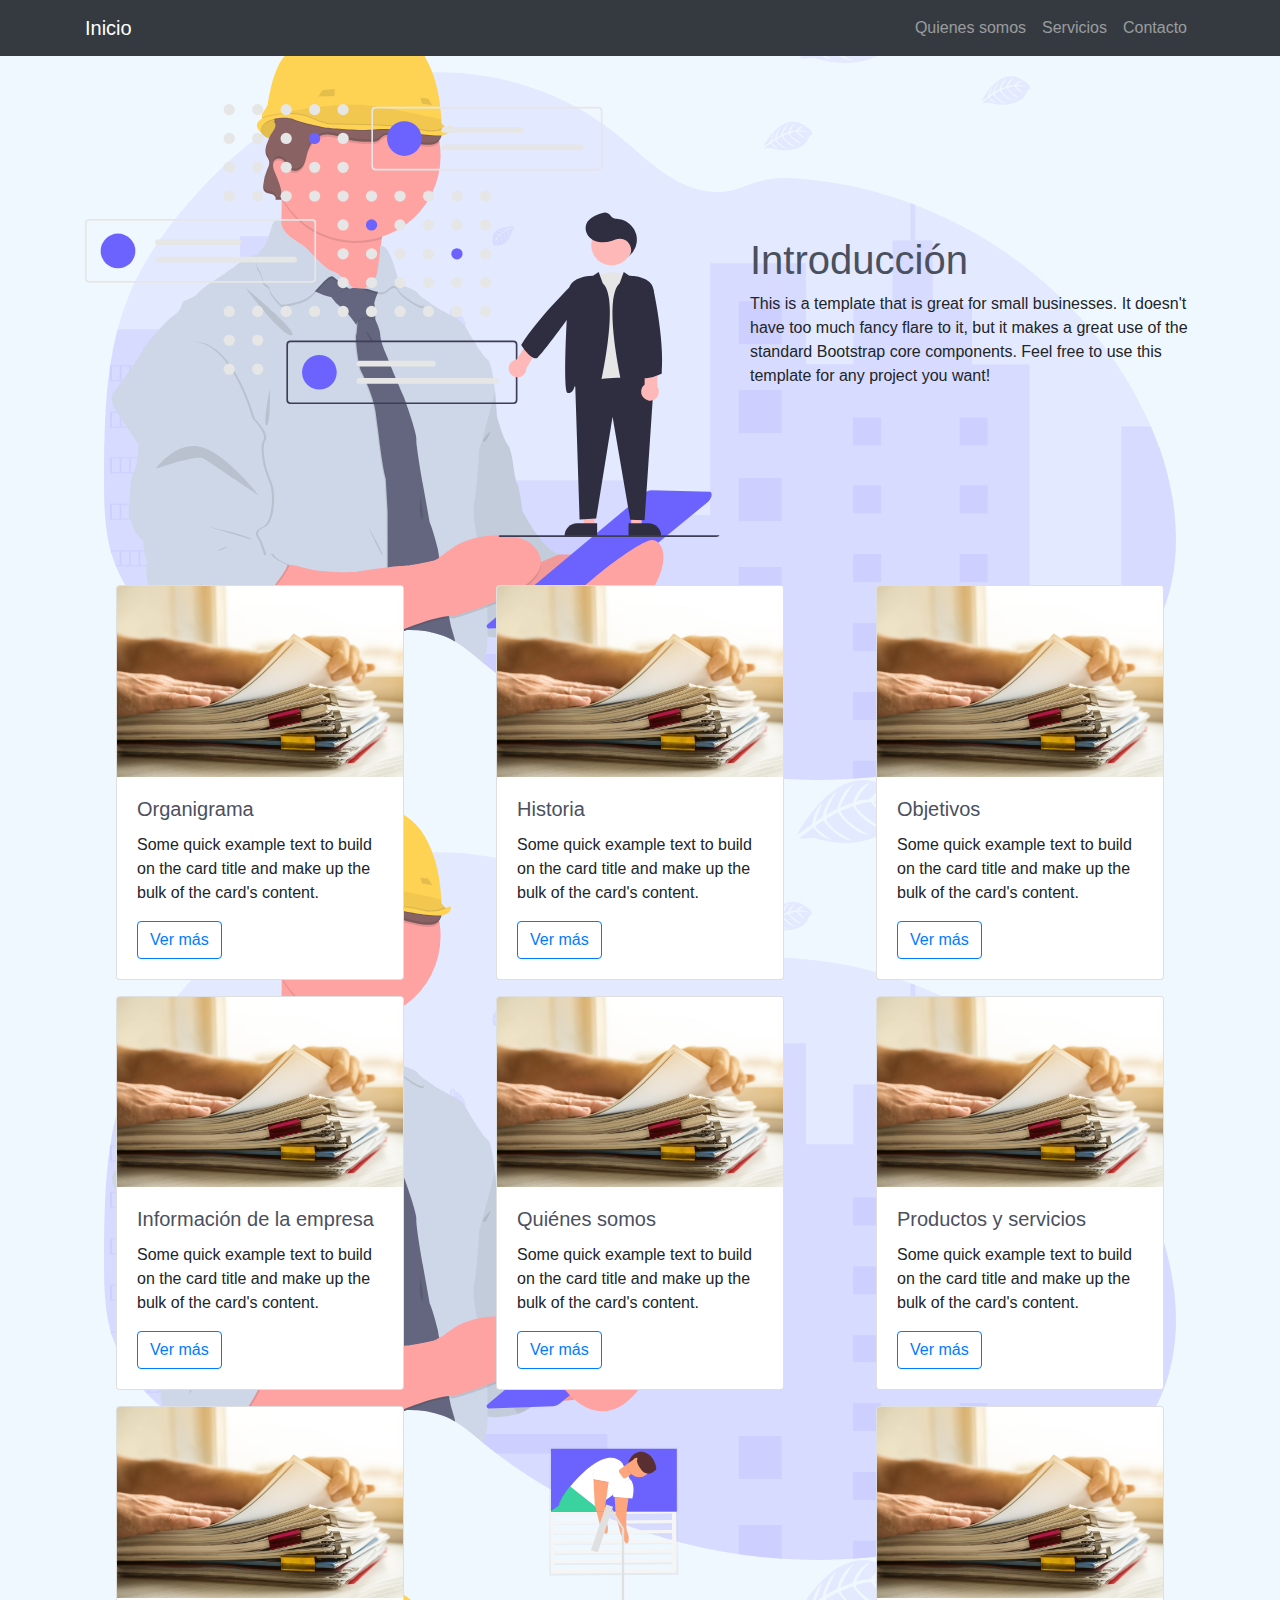
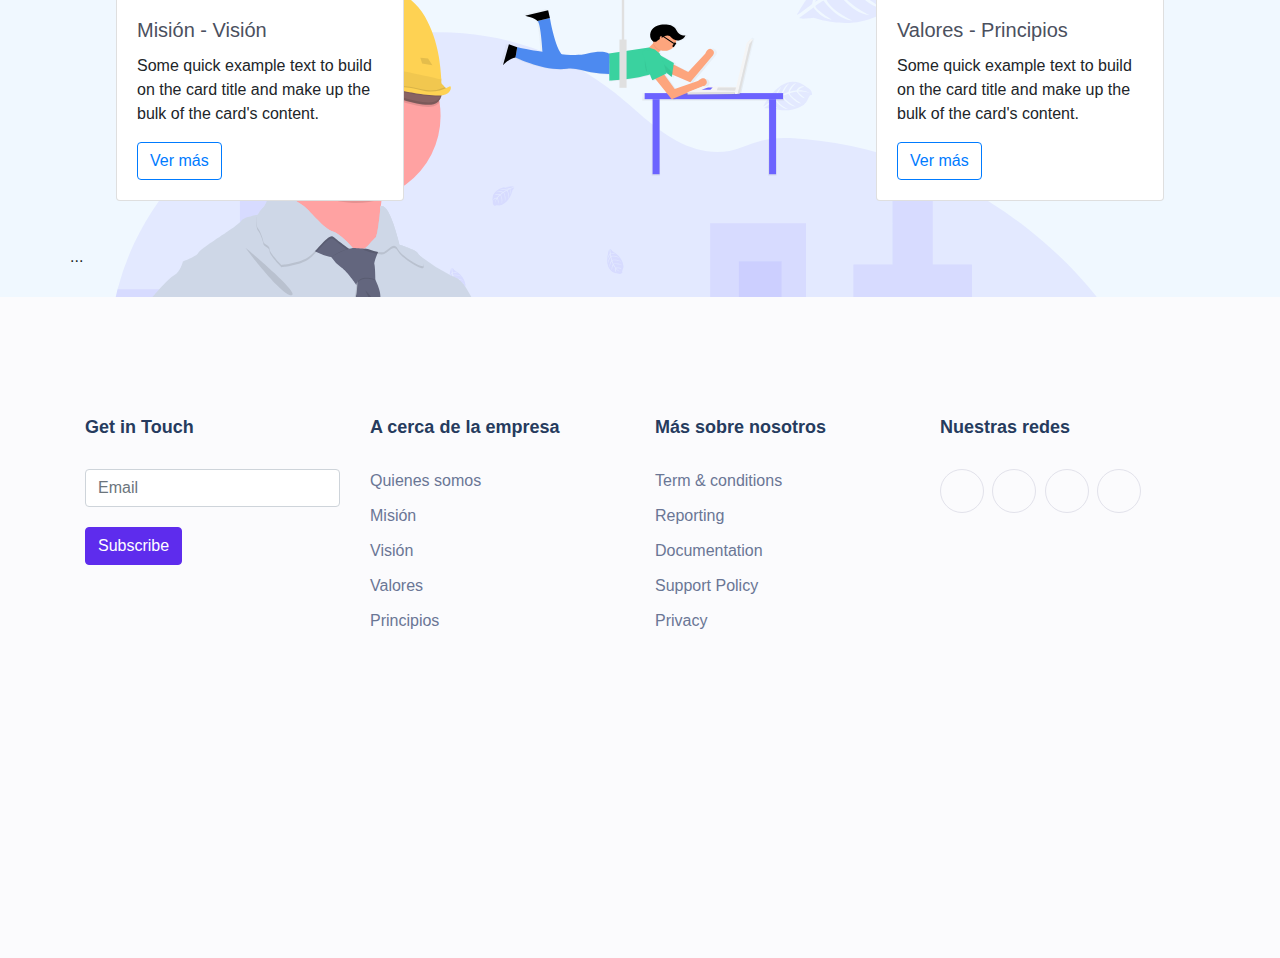
==== index.html @ cd7cbec7 "Add files via upload" ====
<!DOCTYPE html>
<html lang="en">

<head>

    <link href="https://fonts.googleapis.com/css2?family=Oswald:wght@300&display=swap" rel="stylesheet">
    <link rel="stylesheet" href="https://use.fontawesome.com/releases/v5.14.0/css/all.css"
        integrity="sha384-HzLeBuhoNPvSl5KYnjx0BT+WB0QEEqLprO+NBkkk5gbc67FTaL7XIGa2w1L0Xbgc" crossorigin="anonymous">
    <meta charset="utf-8" />
    <meta name="viewport" content="width=device-width, initial-scale=1, shrink-to-fit=no" />
    <meta name="description" content="" />
    <meta name="author" content="" />
    <title>Inicio</title>
    <!-- Favicon-->
    <link rel="icon" type="image/x-icon" href="assets/favicon.ico" />
    <!-- Core theme CSS (includes Bootstrap)-->
    <link href="css/styles.css" rel="stylesheet" />
</head>

<body style="background-image: url(assets/img/undraw_QA_engineers_dg5p.svg);
background-position: top;
background-repeat: repeat-y; background-color: aliceblue;">
    <!-- Navigation-->
    <nav class="navbar navbar-expand-lg navbar-dark bg-dark">
        <div class="container">
            <a class="navbar-brand" href="index.html">Inicio</a>
            <button class="navbar-toggler" type="button" data-toggle="collapse" data-target="#navbarResponsive"
                aria-controls="navbarResponsive" aria-expanded="false" aria-label="Toggle navigation"><span
                    class="navbar-toggler-icon"></span></button>
            <div class="collapse navbar-collapse" id="navbarResponsive">
                <ul class="navbar-nav ml-auto">
                    <li class="nav-item"><a class="nav-link" href="quienesSomos.html">Quienes somos</a></li>
                    <li class="nav-item"><a class="nav-link" href="productosServicios.html">Servicios</a></li>
                    <li class="nav-item"><a class="nav-link" href="contacto.html">Contacto</a></li>
                </ul>
            </div>
        </div>
    </nav>
    <!-- Page Content-->
    <div class="container">
        <!-- Heading Row-->
        <div class="row align-items-center my-5">
            <div class="col-lg-7"><img class="img-fluid rounded mb-4 mb-lg-0"
                    src="assets/img/undraw_Business_decisions_re_84ag.svg" alt="..." /></div>
            <div class="col-lg-5">
                <h1 class="font-weight-light">Introducción</h1>
                <p>This is a template that is great for small businesses. It doesn't have too much fancy flare to it,
                    but it makes a great use of the standard Bootstrap core components. Feel free to use this template
                    for any project you want!</p>
            </div>
        </div>
        <!-- Inicio de cards -->
        <div class="row DivDFlex">
            <div class="card mb-3" style="width: 18rem;">
                <img src="assets/img/Document.jpg" class="card-img-top" alt="...">
                <div class="card-body">
                    <h5 class="card-title">Organigrama</h5>
                    <p class="card-text">Some quick example text to build on the card title and make up the bulk of the
                        card's content.</p>
                    <!-- Boton ver -->
                    <button type="button" class="btn btn-outline-primary" data-toggle="modal"
                        data-target=".caso05ingresar">Ver más</button>
                    <!-- <a href="#" class="btn btn-outline-primary">Ver más</a> -->
                </div>
            </div>
            <div class="card mb-3" style="width: 18rem;">
                <img src="assets/img/Document.jpg" class="card-img-top" alt="...">
                <div class="card-body">
                    <h5 class="card-title">Historia</h5>
                    <p class="card-text">Some quick example text to build on the card title and make up the bulk of the
                        card's content.</p>
                    <a href="historia.html" class="btn btn-outline-primary">Ver más</a>
                </div>
            </div>
            <div class="card mb-3" style="width: 18rem;">
                <img src="assets/img/Document.jpg" class="card-img-top" alt="...">
                <div class="card-body">
                    <h5 class="card-title">Objetivos</h5>
                    <p class="card-text">Some quick example text to build on the card title and make up the bulk of the
                        card's content.</p>
                    <a href="objetivos.html" class="btn btn-outline-primary">Ver más</a>
                </div>
            </div>
            <div class="card mb-3" style="width: 18rem;">
                <img src="assets/img/Document.jpg" class="card-img-top" alt="...">
                <div class="card-body">
                    <h5 class="card-title">Información de la empresa</h5>
                    <p class="card-text">Some quick example text to build on the card title and make up the bulk of the
                        card's content.</p>
                    <a href="informacionEmpresa.html" class="btn btn-outline-primary">Ver más</a>
                </div>
            </div>
            <div class="card mb-3" style="width: 18rem;">
                <img src="assets/img/Document.jpg" class="card-img-top" alt="...">
                <div class="card-body">
                    <h5 class="card-title">Quiénes somos</h5>
                    <p class="card-text">Some quick example text to build on the card title and make up the bulk of the
                        card's content.</p>
                    <a href="quienesSomos.html" class="btn btn-outline-primary">Ver más</a>
                </div>
            </div>
            <div class="card mb-3" style="width: 18rem;">
                <img src="assets/img/Document.jpg" class="card-img-top" alt="...">
                <div class="card-body">
                    <h5 class="card-title">Productos y servicios</h5>
                    <p class="card-text">Some quick example text to build on the card title and make up the bulk of the
                        card's content.</p>
                    <a href="productosServicios.html" class="btn btn-outline-primary">Ver más</a>
                </div>
            </div>
            <div class="card mb-3" style="width: 18rem;">
                <img src="assets/img/Document.jpg" class="card-img-top" alt="...">
                <div class="card-body">
                    <h5 class="card-title">Misión - Visión</h5>
                    <p class="card-text">Some quick example text to build on the card title and make up the bulk of the
                        card's content.</p>
                    <a href="misionVision.html" class="btn btn-outline-primary">Ver más</a>
                </div>
            </div>
            <!-- <div  style="width: 24rem;"> -->
            <img class="img-responsive" style="width: 18rem" src="assets/img/undraw_mission_impossible_bwa2.svg" alt="">
            <!-- </div> -->

            <div class="card mb-3" style="width: 18rem;">
                <img src="assets/img/Document.jpg" class="card-img-top" alt="...">
                <div class="card-body">
                    <h5 class="card-title">Valores - Principios</h5>
                    <p class="card-text">Some quick example text to build on the card title and make up the bulk of the
                        card's content.</p>
                    <a href="valoresPrincipios.html" class="btn btn-outline-primary">Ver más</a>
                </div>
            </div>
            <!-- <div class="card mb-3" style="width: 18rem;">
                <img src="assets/img/Document.jpg" class="card-img-top" alt="...">
                <div class="card-body">
                    <h5 class="card-title">Card title</h5>
                    <p class="card-text">Some quick example text to build on the card title and make up the bulk of the
                        card's content.</p>
                    <a href="#" class="btn btn-outline-primary">Ver más</a>
                </div>
            </div> -->
        </div>
    </div>

    <!-- Modal Organigrama -->
    <div id="#myModal" class="modal-dialog modal-xl">...</div>


    <!-- Footer -->
    <footer class="new_footer_area bg_color">
        <div class="new_footer_top">
            <div class="container">
                <div class="row">
                    <div class="col-lg-3 col-md-6">
                        <div class="f_widget company_widget wow fadeInLeft" data-wow-delay="0.2s"
                            style="visibility: visible; animation-delay: 0.2s; animation-name: fadeInLeft;">
                            <h3 class="f-title f_600 t_color f_size_18">Get in Touch</h3>
                            <form action="#" class="f_subscribe_two mailchimp" method="post" novalidate="true"
                                _lpchecked="1">
                                <input type="text" name="EMAIL" class="form-control memail" placeholder="Email">
                                <button class="btn btn_get btn_get_two" type="submit">Subscribe</button>
                                <p class="mchimp-errmessage" style="display: none;"></p>
                                <p class="mchimp-sucmessage" style="display: none;"></p>
                            </form>
                        </div>
                    </div>
                    <div class="col-lg-3 col-md-6">
                        <div class="f_widget about-widget pl_70 wow fadeInLeft" data-wow-delay="0.4s"
                            style="visibility: visible; animation-delay: 0.4s; animation-name: fadeInLeft;">
                            <h3 class="f-title f_600 t_color f_size_18">A cerca de la empresa</h3>
                            <ul class="list-unstyled f_list">
                                <li><a href="quienesSomos.html">Quienes somos</a></li>
                                <li><a href="misionVision.html">Misión</a></li>
                                <li><a href="misionVision.html">Visión</a></li>
                                <li><a href="valoresPrincipios.html">Valores</a></li>
                                <li><a href="valoresPrincipios.html">Principios</a></li>
                            </ul>
                        </div>
                    </div>
                    <div class="col-lg-3 col-md-6">
                        <div class="f_widget about-widget pl_70 wow fadeInLeft" data-wow-delay="0.6s"
                            style="visibility: visible; animation-delay: 0.6s; animation-name: fadeInLeft;">
                            <h3 class="f-title f_600 t_color f_size_18">Más sobre nosotros</h3>
                            <ul class="list-unstyled f_list">
                                <li><a href="#">Term &amp; conditions</a></li>
                                <li><a href="#">Reporting</a></li>
                                <li><a href="#">Documentation</a></li>
                                <li><a href="#">Support Policy</a></li>
                                <li><a href="#">Privacy</a></li>
                            </ul>
                        </div>
                    </div>
                    <div class="col-lg-3 col-md-6">
                        <div class="f_widget social-widget pl_70 wow fadeInLeft" data-wow-delay="0.8s"
                            style="visibility: visible; animation-delay: 0.8s; animation-name: fadeInLeft;">
                            <h3 class="f-title f_600 t_color f_size_18">Nuestras redes</h3>
                            <div class="f_social_icon">
                                <a href="#" class="fab fa-facebook"></a>
                                <a href="#" class="fab fa-twitter"></a>
                                <a href="#" class="fab fa-linkedin"></a>
                                <a href="#" class="fab fa-pinterest"></a>
                            </div>
                        </div>
                    </div>
                </div>
            </div>
            <div class="footer_bg">
                <div class="footer_bg_one"></div>
                <div class="footer_bg_two"></div>
            </div>
        </div>
        <div class="footer_bottom">
            <div class="container">
                <div class="row align-items-center">
                </div>
            </div>
        </div>
    </footer>

    <!-- Bootstrap core JS-->
    <script src="https://code.jquery.com/jquery-3.5.1.slim.min.js"></script>
    <script src="https://cdn.jsdelivr.net/npm/bootstrap@4.6.0/dist/js/bootstrap.bundle.min.js"></script>
    <!-- Core theme JS-->
    <script src="js/scripts.js"></script>
    <script src="https://cdn.jsdelivr.net/npm/bootstrap@5.0.0-beta3/dist/js/bootstrap.bundle.min.js"
        integrity="sha384-JEW9xMcG8R+pH31jmWH6WWP0WintQrMb4s7ZOdauHnUtxwoG2vI5DkLtS3qm9Ekf"
        crossorigin="anonymous"></script>

    <!-- Extra large modal -->
    <div class="modal fade caso05ingresar" tabindex="-1" role="dialog" aria-labelledby="myExtraLargeModalLabel"
        aria-hidden="true">
        <div class="modal-dialog modal-xl">
            <div class="modal-content">

                <div class="texto-modal col-12 col-md-12">
                    <h1 class="text-center pt-5 pb-4">Organigrama</h1>
                    <hr>
                    <!-- <h2>Autores</h2> -->
                    <img src="assets/img/landing-code.svg" alt="Imagen registrar" class="img-responsive img-thumbnail">
                </div>
            </div>
        </div>
    </div>
    </div>

</body>

</html>
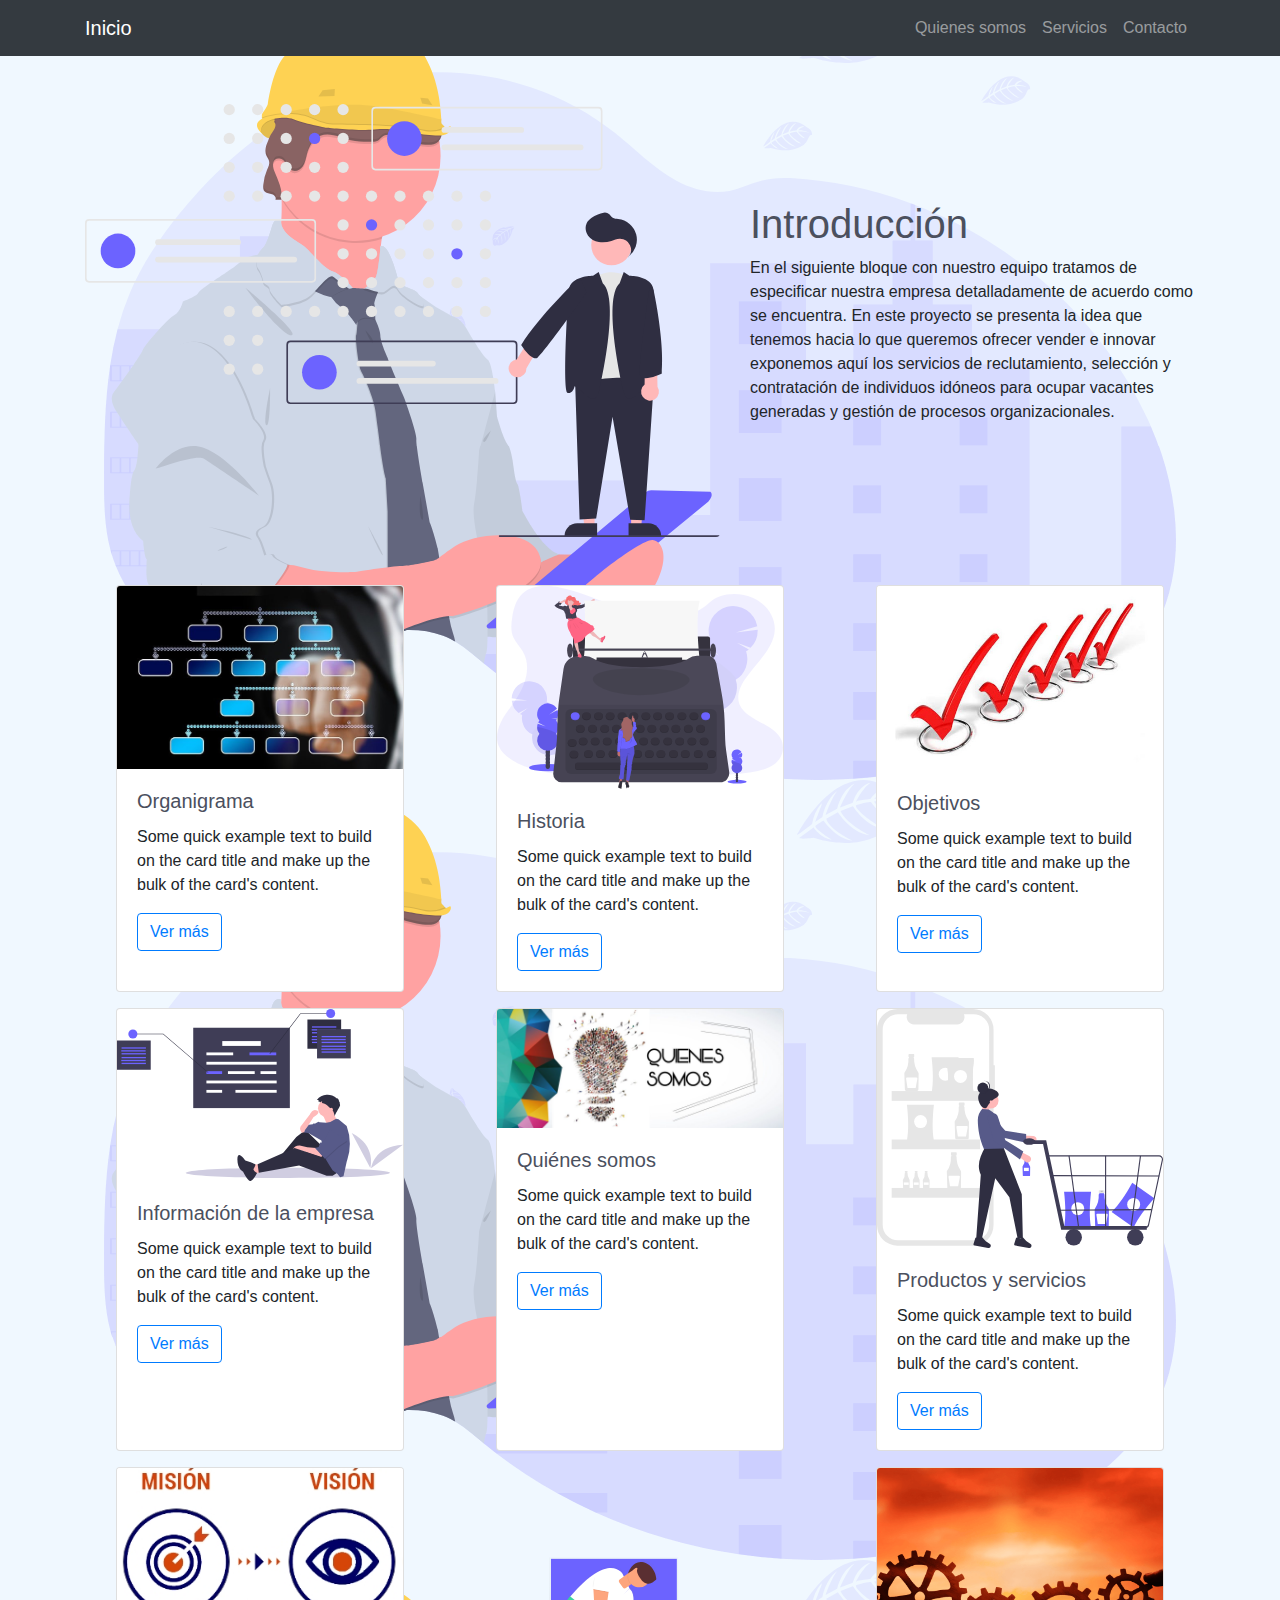
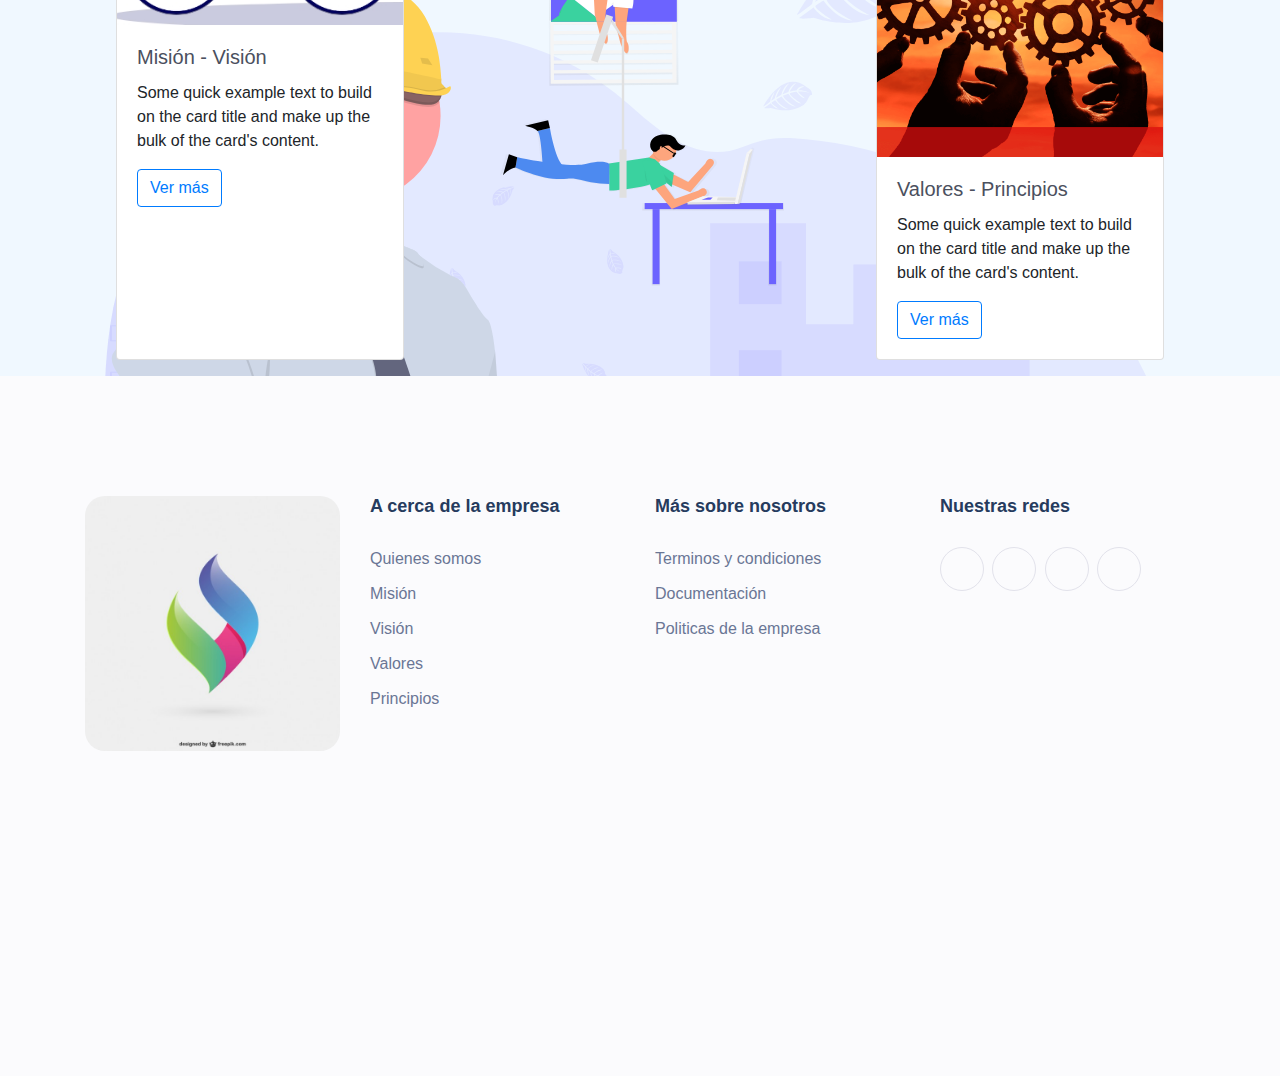
==== commit c5efee17: "Add files via upload" ====
--- a/index.html
+++ b/index.html
@@ -1,248 +1,252 @@
-<!DOCTYPE html>
-<html lang="en">
-
-<head>
-
-    <link href="https://fonts.googleapis.com/css2?family=Oswald:wght@300&display=swap" rel="stylesheet">
-    <link rel="stylesheet" href="https://use.fontawesome.com/releases/v5.14.0/css/all.css"
-        integrity="sha384-HzLeBuhoNPvSl5KYnjx0BT+WB0QEEqLprO+NBkkk5gbc67FTaL7XIGa2w1L0Xbgc" crossorigin="anonymous">
-    <meta charset="utf-8" />
-    <meta name="viewport" content="width=device-width, initial-scale=1, shrink-to-fit=no" />
-    <meta name="description" content="" />
-    <meta name="author" content="" />
-    <title>Inicio</title>
-    <!-- Favicon-->
-    <link rel="icon" type="image/x-icon" href="assets/favicon.ico" />
-    <!-- Core theme CSS (includes Bootstrap)-->
-    <link href="css/styles.css" rel="stylesheet" />
-</head>
-
-<body style="background-image: url(assets/img/undraw_QA_engineers_dg5p.svg);
-background-position: top;
-background-repeat: repeat-y; background-color: aliceblue;">
-    <!-- Navigation-->
-    <nav class="navbar navbar-expand-lg navbar-dark bg-dark">
-        <div class="container">
-            <a class="navbar-brand" href="index.html">Inicio</a>
-            <button class="navbar-toggler" type="button" data-toggle="collapse" data-target="#navbarResponsive"
-                aria-controls="navbarResponsive" aria-expanded="false" aria-label="Toggle navigation"><span
-                    class="navbar-toggler-icon"></span></button>
-            <div class="collapse navbar-collapse" id="navbarResponsive">
-                <ul class="navbar-nav ml-auto">
-                    <li class="nav-item"><a class="nav-link" href="quienesSomos.html">Quienes somos</a></li>
-                    <li class="nav-item"><a class="nav-link" href="productosServicios.html">Servicios</a></li>
-                    <li class="nav-item"><a class="nav-link" href="contacto.html">Contacto</a></li>
-                </ul>
-            </div>
-        </div>
-    </nav>
-    <!-- Page Content-->
-    <div class="container">
-        <!-- Heading Row-->
-        <div class="row align-items-center my-5">
-            <div class="col-lg-7"><img class="img-fluid rounded mb-4 mb-lg-0"
-                    src="assets/img/undraw_Business_decisions_re_84ag.svg" alt="..." /></div>
-            <div class="col-lg-5">
-                <h1 class="font-weight-light">Introducción</h1>
-                <p>This is a template that is great for small businesses. It doesn't have too much fancy flare to it,
-                    but it makes a great use of the standard Bootstrap core components. Feel free to use this template
-                    for any project you want!</p>
-            </div>
-        </div>
-        <!-- Inicio de cards -->
-        <div class="row DivDFlex">
-            <div class="card mb-3" style="width: 18rem;">
-                <img src="assets/img/Document.jpg" class="card-img-top" alt="...">
-                <div class="card-body">
-                    <h5 class="card-title">Organigrama</h5>
-                    <p class="card-text">Some quick example text to build on the card title and make up the bulk of the
-                        card's content.</p>
-                    <!-- Boton ver -->
-                    <button type="button" class="btn btn-outline-primary" data-toggle="modal"
-                        data-target=".caso05ingresar">Ver más</button>
-                    <!-- <a href="#" class="btn btn-outline-primary">Ver más</a> -->
-                </div>
-            </div>
-            <div class="card mb-3" style="width: 18rem;">
-                <img src="assets/img/Document.jpg" class="card-img-top" alt="...">
-                <div class="card-body">
-                    <h5 class="card-title">Historia</h5>
-                    <p class="card-text">Some quick example text to build on the card title and make up the bulk of the
-                        card's content.</p>
-                    <a href="historia.html" class="btn btn-outline-primary">Ver más</a>
-                </div>
-            </div>
-            <div class="card mb-3" style="width: 18rem;">
-                <img src="assets/img/Document.jpg" class="card-img-top" alt="...">
-                <div class="card-body">
-                    <h5 class="card-title">Objetivos</h5>
-                    <p class="card-text">Some quick example text to build on the card title and make up the bulk of the
-                        card's content.</p>
-                    <a href="objetivos.html" class="btn btn-outline-primary">Ver más</a>
-                </div>
-            </div>
-            <div class="card mb-3" style="width: 18rem;">
-                <img src="assets/img/Document.jpg" class="card-img-top" alt="...">
-                <div class="card-body">
-                    <h5 class="card-title">Información de la empresa</h5>
-                    <p class="card-text">Some quick example text to build on the card title and make up the bulk of the
-                        card's content.</p>
-                    <a href="informacionEmpresa.html" class="btn btn-outline-primary">Ver más</a>
-                </div>
-            </div>
-            <div class="card mb-3" style="width: 18rem;">
-                <img src="assets/img/Document.jpg" class="card-img-top" alt="...">
-                <div class="card-body">
-                    <h5 class="card-title">Quiénes somos</h5>
-                    <p class="card-text">Some quick example text to build on the card title and make up the bulk of the
-                        card's content.</p>
-                    <a href="quienesSomos.html" class="btn btn-outline-primary">Ver más</a>
-                </div>
-            </div>
-            <div class="card mb-3" style="width: 18rem;">
-                <img src="assets/img/Document.jpg" class="card-img-top" alt="...">
-                <div class="card-body">
-                    <h5 class="card-title">Productos y servicios</h5>
-                    <p class="card-text">Some quick example text to build on the card title and make up the bulk of the
-                        card's content.</p>
-                    <a href="productosServicios.html" class="btn btn-outline-primary">Ver más</a>
-                </div>
-            </div>
-            <div class="card mb-3" style="width: 18rem;">
-                <img src="assets/img/Document.jpg" class="card-img-top" alt="...">
-                <div class="card-body">
-                    <h5 class="card-title">Misión - Visión</h5>
-                    <p class="card-text">Some quick example text to build on the card title and make up the bulk of the
-                        card's content.</p>
-                    <a href="misionVision.html" class="btn btn-outline-primary">Ver más</a>
-                </div>
-            </div>
-            <!-- <div  style="width: 24rem;"> -->
-            <img class="img-responsive" style="width: 18rem" src="assets/img/undraw_mission_impossible_bwa2.svg" alt="">
-            <!-- </div> -->
-
-            <div class="card mb-3" style="width: 18rem;">
-                <img src="assets/img/Document.jpg" class="card-img-top" alt="...">
-                <div class="card-body">
-                    <h5 class="card-title">Valores - Principios</h5>
-                    <p class="card-text">Some quick example text to build on the card title and make up the bulk of the
-                        card's content.</p>
-                    <a href="valoresPrincipios.html" class="btn btn-outline-primary">Ver más</a>
-                </div>
-            </div>
-            <!-- <div class="card mb-3" style="width: 18rem;">
-                <img src="assets/img/Document.jpg" class="card-img-top" alt="...">
-                <div class="card-body">
-                    <h5 class="card-title">Card title</h5>
-                    <p class="card-text">Some quick example text to build on the card title and make up the bulk of the
-                        card's content.</p>
-                    <a href="#" class="btn btn-outline-primary">Ver más</a>
-                </div>
-            </div> -->
-        </div>
-    </div>
-
-    <!-- Modal Organigrama -->
-    <div id="#myModal" class="modal-dialog modal-xl">...</div>
-
-
-    <!-- Footer -->
-    <footer class="new_footer_area bg_color">
-        <div class="new_footer_top">
-            <div class="container">
-                <div class="row">
-                    <div class="col-lg-3 col-md-6">
-                        <div class="f_widget company_widget wow fadeInLeft" data-wow-delay="0.2s"
-                            style="visibility: visible; animation-delay: 0.2s; animation-name: fadeInLeft;">
-                            <h3 class="f-title f_600 t_color f_size_18">Get in Touch</h3>
-                            <form action="#" class="f_subscribe_two mailchimp" method="post" novalidate="true"
-                                _lpchecked="1">
-                                <input type="text" name="EMAIL" class="form-control memail" placeholder="Email">
-                                <button class="btn btn_get btn_get_two" type="submit">Subscribe</button>
-                                <p class="mchimp-errmessage" style="display: none;"></p>
-                                <p class="mchimp-sucmessage" style="display: none;"></p>
-                            </form>
-                        </div>
-                    </div>
-                    <div class="col-lg-3 col-md-6">
-                        <div class="f_widget about-widget pl_70 wow fadeInLeft" data-wow-delay="0.4s"
-                            style="visibility: visible; animation-delay: 0.4s; animation-name: fadeInLeft;">
-                            <h3 class="f-title f_600 t_color f_size_18">A cerca de la empresa</h3>
-                            <ul class="list-unstyled f_list">
-                                <li><a href="quienesSomos.html">Quienes somos</a></li>
-                                <li><a href="misionVision.html">Misión</a></li>
-                                <li><a href="misionVision.html">Visión</a></li>
-                                <li><a href="valoresPrincipios.html">Valores</a></li>
-                                <li><a href="valoresPrincipios.html">Principios</a></li>
-                            </ul>
-                        </div>
-                    </div>
-                    <div class="col-lg-3 col-md-6">
-                        <div class="f_widget about-widget pl_70 wow fadeInLeft" data-wow-delay="0.6s"
-                            style="visibility: visible; animation-delay: 0.6s; animation-name: fadeInLeft;">
-                            <h3 class="f-title f_600 t_color f_size_18">Más sobre nosotros</h3>
-                            <ul class="list-unstyled f_list">
-                                <li><a href="#">Term &amp; conditions</a></li>
-                                <li><a href="#">Reporting</a></li>
-                                <li><a href="#">Documentation</a></li>
-                                <li><a href="#">Support Policy</a></li>
-                                <li><a href="#">Privacy</a></li>
-                            </ul>
-                        </div>
-                    </div>
-                    <div class="col-lg-3 col-md-6">
-                        <div class="f_widget social-widget pl_70 wow fadeInLeft" data-wow-delay="0.8s"
-                            style="visibility: visible; animation-delay: 0.8s; animation-name: fadeInLeft;">
-                            <h3 class="f-title f_600 t_color f_size_18">Nuestras redes</h3>
-                            <div class="f_social_icon">
-                                <a href="#" class="fab fa-facebook"></a>
-                                <a href="#" class="fab fa-twitter"></a>
-                                <a href="#" class="fab fa-linkedin"></a>
-                                <a href="#" class="fab fa-pinterest"></a>
-                            </div>
-                        </div>
-                    </div>
-                </div>
-            </div>
-            <div class="footer_bg">
-                <div class="footer_bg_one"></div>
-                <div class="footer_bg_two"></div>
-            </div>
-        </div>
-        <div class="footer_bottom">
-            <div class="container">
-                <div class="row align-items-center">
-                </div>
-            </div>
-        </div>
-    </footer>
-
-    <!-- Bootstrap core JS-->
-    <script src="https://code.jquery.com/jquery-3.5.1.slim.min.js"></script>
-    <script src="https://cdn.jsdelivr.net/npm/bootstrap@4.6.0/dist/js/bootstrap.bundle.min.js"></script>
-    <!-- Core theme JS-->
-    <script src="js/scripts.js"></script>
-    <script src="https://cdn.jsdelivr.net/npm/bootstrap@5.0.0-beta3/dist/js/bootstrap.bundle.min.js"
-        integrity="sha384-JEW9xMcG8R+pH31jmWH6WWP0WintQrMb4s7ZOdauHnUtxwoG2vI5DkLtS3qm9Ekf"
-        crossorigin="anonymous"></script>
-
-    <!-- Extra large modal -->
-    <div class="modal fade caso05ingresar" tabindex="-1" role="dialog" aria-labelledby="myExtraLargeModalLabel"
-        aria-hidden="true">
-        <div class="modal-dialog modal-xl">
-            <div class="modal-content">
-
-                <div class="texto-modal col-12 col-md-12">
-                    <h1 class="text-center pt-5 pb-4">Organigrama</h1>
-                    <hr>
-                    <!-- <h2>Autores</h2> -->
-                    <img src="assets/img/landing-code.svg" alt="Imagen registrar" class="img-responsive img-thumbnail">
-                </div>
-            </div>
-        </div>
-    </div>
-    </div>
-
-</body>
-
+<!DOCTYPE html>
+<html lang="en">
+
+<head>
+
+    <link href="https://fonts.googleapis.com/css2?family=Oswald:wght@300&display=swap" rel="stylesheet">
+    <link rel="stylesheet" href="https://use.fontawesome.com/releases/v5.14.0/css/all.css"
+        integrity="sha384-HzLeBuhoNPvSl5KYnjx0BT+WB0QEEqLprO+NBkkk5gbc67FTaL7XIGa2w1L0Xbgc" crossorigin="anonymous">
+    <meta charset="utf-8" />
+    <meta name="viewport" content="width=device-width, initial-scale=1, shrink-to-fit=no" />
+    <meta name="description" content="" />
+    <meta name="author" content="" />
+    <title>Inicio</title>
+    <!-- Favicon-->
+    <link rel="icon" type="image/x-icon" href="assets/favicon.ico" />
+    <!-- Core theme CSS (includes Bootstrap)-->
+    <link href="css/styles.css" rel="stylesheet" />
+</head>
+
+<body style="background-image: url(assets/img/undraw_QA_engineers_dg5p.svg);
+background-position: top;
+background-repeat: repeat-y; background-color: aliceblue;">
+    <!-- Navigation-->
+    <nav class="navbar navbar-expand-lg navbar-dark bg-dark">
+        <div class="container">
+            <a class="navbar-brand" href="index.html">Inicio</a>
+            <button class="navbar-toggler" type="button" data-toggle="collapse" data-target="#navbarResponsive"
+                aria-controls="navbarResponsive" aria-expanded="false" aria-label="Toggle navigation"><span
+                    class="navbar-toggler-icon"></span></button>
+            <div class="collapse navbar-collapse" id="navbarResponsive">
+                <ul class="navbar-nav ml-auto">
+                    <li class="nav-item"><a class="nav-link" href="quienesSomos.html">Quienes somos</a></li>
+                    <li class="nav-item"><a class="nav-link" href="productosServicios.html">Servicios</a></li>
+                    <li class="nav-item"><a class="nav-link" href="contacto.html">Contacto</a></li>
+                </ul>
+            </div>
+        </div>
+    </nav>
+    <!-- Page Content-->
+    <div class="container">
+        <!-- Heading Row-->
+        <div class="row align-items-center my-5">
+            <div class="col-lg-7"><img class="img-fluid rounded mb-4 mb-lg-0"
+                    src="assets/img/undraw_Business_decisions_re_84ag.svg" alt="..." /></div>
+            <div class="col-lg-5">
+                <h1 class="font-weight-light">Introducción</h1>
+                <p>En el siguiente bloque con nuestro equipo tratamos de especificar nuestra empresa detalladamente de acuerdo como se encuentra. En este proyecto se presenta la idea que tenemos hacia lo que queremos ofrecer vender e innovar exponemos aquí los servicios de reclutamiento, selección y contratación de individuos idóneos para ocupar vacantes generadas y gestión de procesos organizacionales.</p>
+            </div>
+        </div>
+        <!-- Inicio de cards -->
+        <div class="row DivDFlex">
+            <div class="card mb-3" style="width: 18rem;">
+                <img src="assets/img/organigrama-de-empresa-valenciana.jpg" class="card-img-top" alt="...">
+                <div class="card-body">
+                    <h5 class="card-title">Organigrama</h5>
+                    <p class="card-text">Some quick example text to build on the card title and make up the bulk of the
+                        card's content.</p>
+                    <!-- Boton ver -->
+                    <button type="button" class="btn btn-outline-primary" data-toggle="modal"
+                        data-target=".caso05ingresar">Ver más</button>
+                </div>
+            </div>
+            <div class="card mb-3" style="width: 18rem;">
+                <img src="assets/img/undraw_typewriter_i8xd.svg" class="card-img-top" alt="...">
+                <div class="card-body">
+                    <h5 class="card-title">Historia</h5>
+                    <p class="card-text">Some quick example text to build on the card title and make up the bulk of the
+                        card's content.</p>
+                    <a href="historia.html" class="btn btn-outline-primary">Ver más</a>
+                </div>
+            </div>
+            <div class="card mb-3" style="width: 18rem;">
+                <img src="assets/img/objetivos.jpg" class="card-img-top" alt="...">
+                <div class="card-body">
+                    <h5 class="card-title">Objetivos</h5>
+                    <p class="card-text">Some quick example text to build on the card title and make up the bulk of the
+                        card's content.</p>
+                    <a href="objetivos.html" class="btn btn-outline-primary">Ver más</a>
+                </div>
+            </div>
+            <div class="card mb-3" style="width: 18rem;">
+                <img src="assets/img/undraw_annotation_7das.svg" class="card-img-top" alt="...">
+                <div class="card-body">
+                    <h5 class="card-title">Información de la empresa</h5>
+                    <p class="card-text">Some quick example text to build on the card title and make up the bulk of the
+                        card's content.</p>
+                    <a href="informacionEmpresa.html" class="btn btn-outline-primary">Ver más</a>
+                </div>
+            </div>
+            <div class="card mb-3" style="width: 18rem;">
+                <img src="assets/img/quienes-somos.jpg" class="card-img-top" alt="...">
+                <div class="card-body">
+                    <h5 class="card-title">Quiénes somos</h5>
+                    <p class="card-text">Some quick example text to build on the card title and make up the bulk of the
+                        card's content.</p>
+                    <a href="quienesSomos.html" class="btn btn-outline-primary">Ver más</a>
+                </div>
+            </div>
+            <div class="card mb-3" style="width: 18rem;">
+                <img src="assets/img/undraw_shopping_app_flsj.svg" class="card-img-top" alt="...">
+                <div class="card-body">
+                    <h5 class="card-title">Productos y servicios</h5>
+                    <p class="card-text">Some quick example text to build on the card title and make up the bulk of the
+                        card's content.</p>
+                    <a href="productosServicios.html" class="btn btn-outline-primary">Ver más</a>
+                </div>
+            </div>
+            <div class="card mb-3" style="width: 18rem;">
+                <img src="assets/img/vision_mision.png" class="card-img-top" alt="...">
+                <div class="card-body">
+                    <h5 class="card-title">Misión - Visión</h5>
+                    <p class="card-text">Some quick example text to build on the card title and make up the bulk of the
+                        card's content.</p>
+                    <a href="misionVision.html" class="btn btn-outline-primary">Ver más</a>
+                </div>
+            </div>
+            <!-- <div  style="width: 24rem;"> -->
+            <img class="img-responsive" style="width: 18rem" src="assets/img/undraw_mission_impossible_bwa2.svg" alt="">
+            <!-- </div> -->
+
+            <div class="card mb-3" style="width: 18rem;">
+                <img src="assets/img/Image_006.png" class="card-img-top" alt="...">
+                <div class="card-body">
+                    <h5 class="card-title">Valores - Principios</h5>
+                    <p class="card-text">Some quick example text to build on the card title and make up the bulk of the
+                        card's content.</p>
+                    <a href="valoresPrincipios.html" class="btn btn-outline-primary">Ver más</a>
+                </div>
+            </div>
+            <!-- <div class="card mb-3" style="width: 18rem;">
+                <img src="assets/img/Document.jpg" class="card-img-top" alt="...">
+                <div class="card-body">
+                    <h5 class="card-title">Card title</h5>
+                    <p class="card-text">Some quick example text to build on the card title and make up the bulk of the
+                        card's content.</p>
+                    <a href="#" class="btn btn-outline-primary">Ver más</a>
+                </div>
+            </div> -->
+        </div>
+    </div>
+
+ 
+    <!-- Footer -->
+    <footer class="new_footer_area bg_color">
+        <div class="new_footer_top">
+            <div class="container">
+                <div class="row">
+                    <div class="col-lg-3 col-md-6">
+                        <div class="f_widget company_widget wow fadeInLeft" data-wow-delay="0.2s"
+                            style="visibility: visible; animation-delay: 0.2s; animation-name: fadeInLeft;">
+                            <img class="img-responsive" style="width: 100%;
+                            border-radius: 20px;" src="assets/img/logo-abstracto-colorido_23-2147504722.jpg" alt="Logo">
+                      
+                        </div>
+                    </div>
+                    <div class="col-lg-3 col-md-6">
+                        <div class="f_widget about-widget pl_70 wow fadeInLeft" data-wow-delay="0.4s"
+                            style="visibility: visible; animation-delay: 0.4s; animation-name: fadeInLeft;">
+                            <h3 class="f-title f_600 t_color f_size_18">A cerca de la empresa</h3>
+                            <ul class="list-unstyled f_list">
+                                <li><a href="quienesSomos.html">Quienes somos</a></li>
+                                <li><a href="misionVision.html">Misión</a></li>
+                                <li><a href="misionVision.html">Visión</a></li>
+                                <li><a href="valoresPrincipios.html">Valores</a></li>
+                                <li><a href="valoresPrincipios.html">Principios</a></li>
+                            </ul>
+                        </div>
+                    </div>
+                    <div class="col-lg-3 col-md-6">
+                        <div class="f_widget about-widget pl_70 wow fadeInLeft" data-wow-delay="0.6s"
+                            style="visibility: visible; animation-delay: 0.6s; animation-name: fadeInLeft;">
+                            <h3 class="f-title f_600 t_color f_size_18">Más sobre nosotros</h3>
+                            <ul class="list-unstyled f_list">
+                                <li><a href="#">Terminos y condiciones</a></li>
+                                <li><a href="#">Documentación</a></li>
+                                <li><a href="#">Politicas de la empresa</a></li>
+                            </ul>
+                        </div>
+                    </div>
+                    <div class="col-lg-3 col-md-6">
+                        <div class="f_widget social-widget pl_70 wow fadeInLeft" data-wow-delay="0.8s"
+                            style="visibility: visible; animation-delay: 0.8s; animation-name: fadeInLeft;">
+                            <h3 class="f-title f_600 t_color f_size_18">Nuestras redes</h3>
+                            <div class="f_social_icon">
+                                <a href="#" class="fab fa-facebook"></a>
+                                <a href="#" class="fab fa-twitter"></a>
+                                <a href="#" class="fab fa-linkedin"></a>
+                                <a href="#" class="fab fa-pinterest"></a>
+                            </div>
+                        </div>
+                    </div>
+                </div>
+            </div>
+            <div class="footer_bg">
+                <div class="footer_bg_one"></div>
+                <div class="footer_bg_two"></div>
+            </div>
+        </div>
+        <div class="footer_bottom">
+            <div class="container">
+                <div class="row align-items-center">
+                </div>
+            </div>
+        </div>
+    </footer>
+
+    <!-- Bootstrap core JS-->
+    <script src="https://code.jquery.com/jquery-3.5.1.slim.min.js"></script>
+    <script src="https://cdn.jsdelivr.net/npm/bootstrap@4.6.0/dist/js/bootstrap.bundle.min.js"></script>
+    <!-- Core theme JS-->
+    <script src="js/scripts.js"></script>
+    <script src="https://cdn.jsdelivr.net/npm/bootstrap@5.0.0-beta3/dist/js/bootstrap.bundle.min.js"
+        integrity="sha384-JEW9xMcG8R+pH31jmWH6WWP0WintQrMb4s7ZOdauHnUtxwoG2vI5DkLtS3qm9Ekf"
+        crossorigin="anonymous"></script>
+
+    <!-- Extra large modal -->
+    <div class="modal fade caso05ingresar" tabindex="-1" role="dialog" aria-labelledby="myExtraLargeModalLabel"
+        aria-hidden="true">
+        <div class="modal-dialog modal-xl">
+            <div class="modal-content" style="background-image: url(assets/img/undraw_features_overview_jg7a.svg);">
+
+                <div class="texto-modal col-12 col-md-12">
+                    <h1 style="color: brown" class="text-center pt-5 pb-4">Organigrama</h1>
+                    <hr>
+                    <div class="organigrama">
+                        <ul>
+                            <li>
+                              <a style="margin-left: 29rem;
+                              margin-right: 28rem;" href="#">Directora de recursos humanos <hr> <img src="assets/img/undraw_Business_decisions_re_84ag.svg" class="img-responsive" width="100%" alt=""></a>
+                                <ul>
+                                    <!-- <li style="margin-left: 19rem"> -->
+                                    <li style="margin-left: 19rem; margin-bottom:5rem;">
+                                        <a style="width: 10rem;" href="#">Auxiliares en selección y contratación de personal <hr> <img src="assets/img/comentario.svg" class="img-responsive" width="100%" alt=""></a>
+                                       
+                                    </li>
+                                    <li>
+                                        <a style="width: 10rem;" href="#">Auxiliar de nómina<hr> <img src="assets/img/undraw_QA_engineers_dg5p.svg" class="img-responsive" width="100%" alt=""></a>
+                                    </li>
+                                    <li><a style="width: 10rem;" href="#">Atención y servicio al cliente <hr> <img src="assets/img/comentario.svg" class="img-responsive" width="100%" alt=""></a></li>
+                                </ul>
+                            </li>
+                        </ul>
+                    </div>
+                </div>
+            </div>
+        </div>
+    </div>
+    </div>
+
+</body>
+
 </html>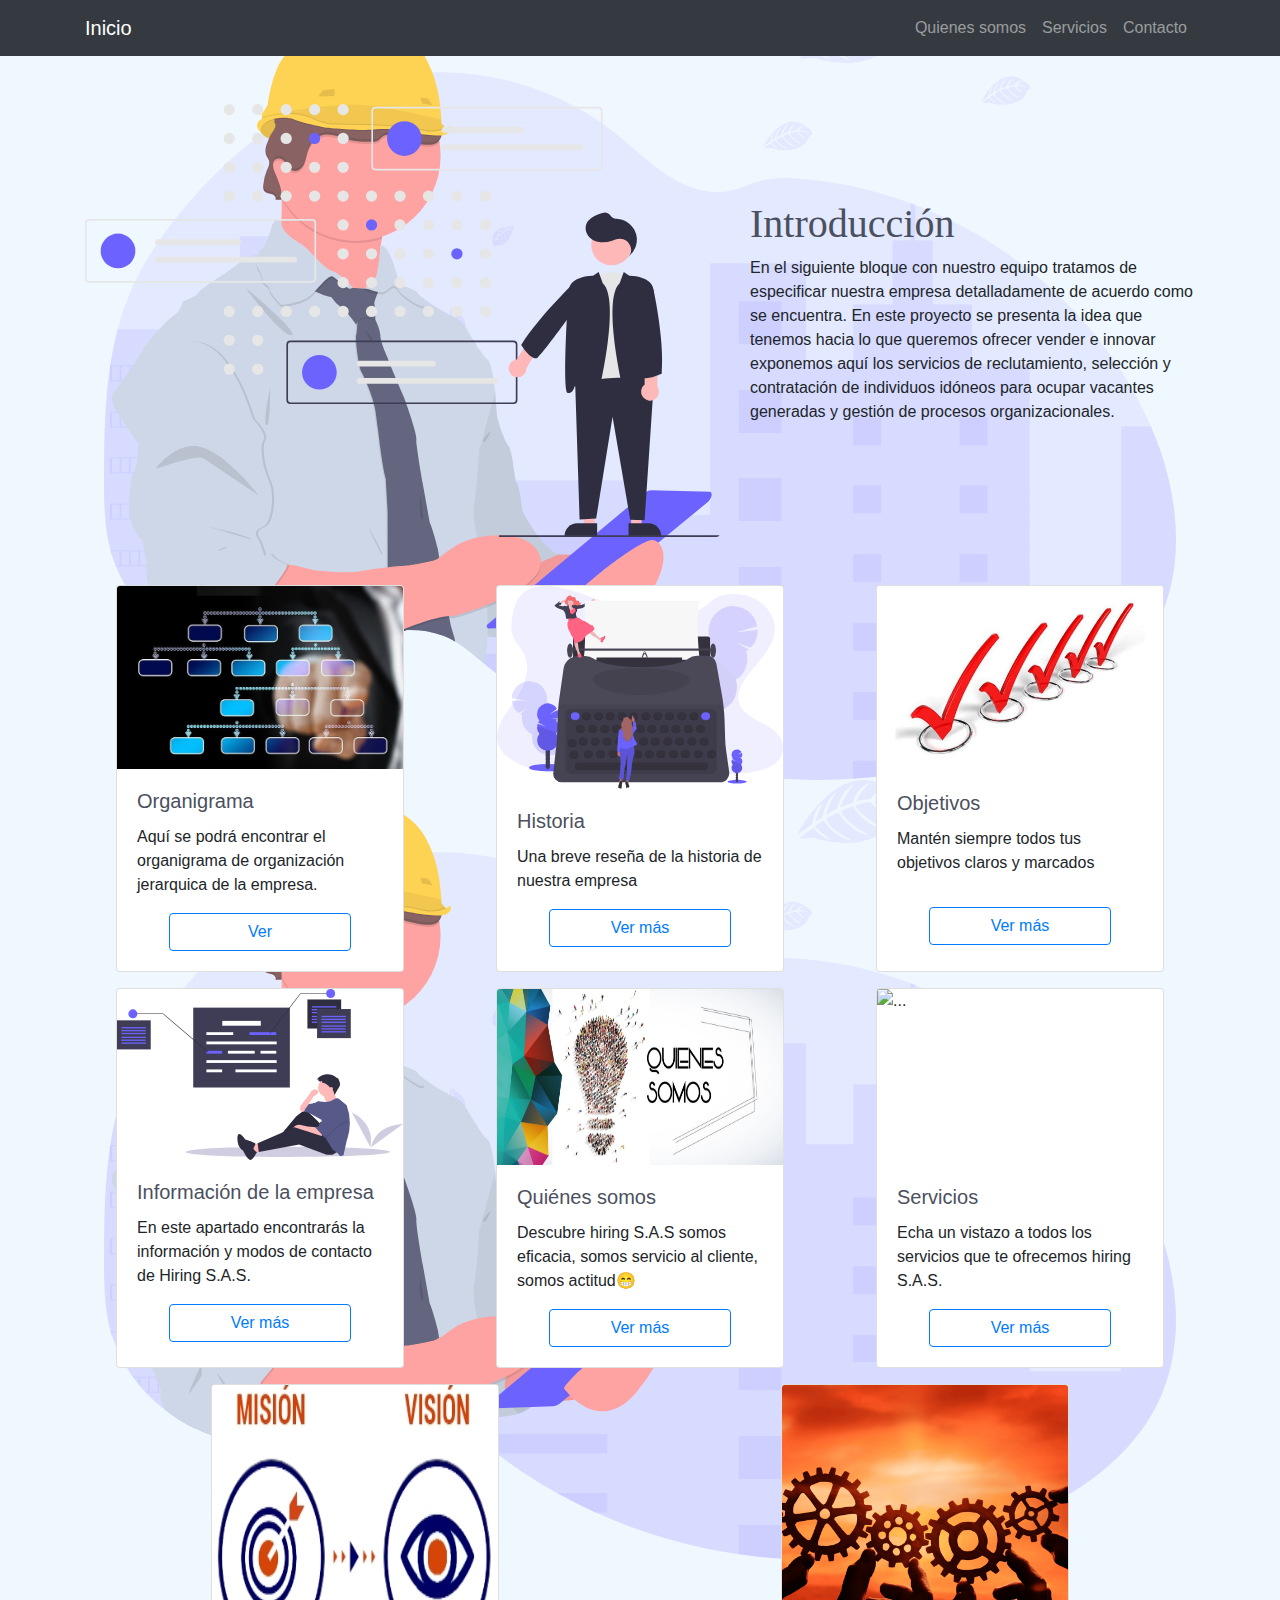
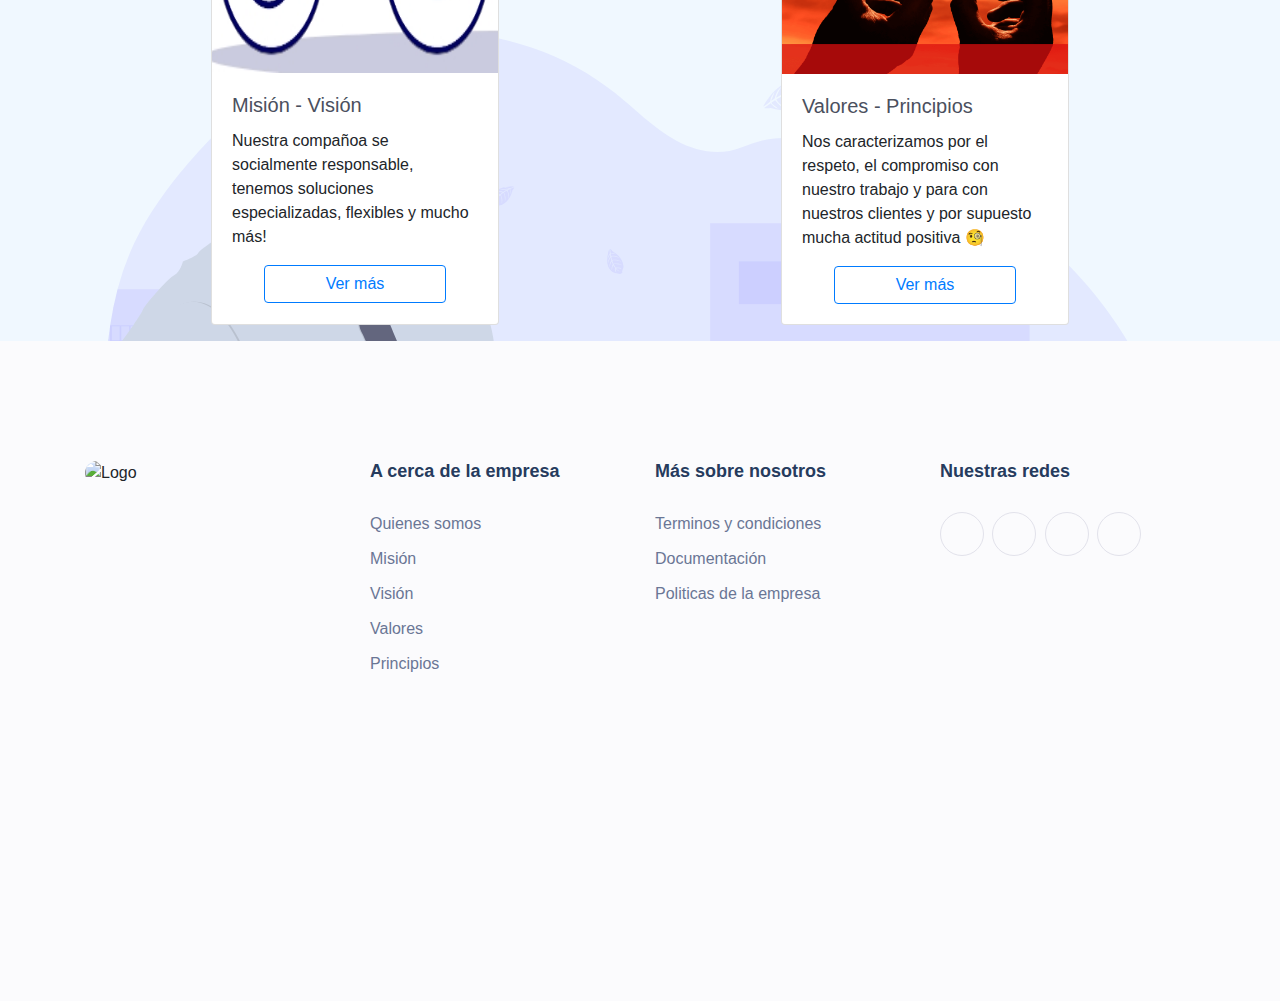
==== commit da5fa001: "Add files via upload" ====
--- a/index.html
+++ b/index.html
@@ -53,78 +53,87 @@
                 <img src="assets/img/organigrama-de-empresa-valenciana.jpg" class="card-img-top" alt="...">
                 <div class="card-body">
                     <h5 class="card-title">Organigrama</h5>
-                    <p class="card-text">Some quick example text to build on the card title and make up the bulk of the
-                        card's content.</p>
+                    <p class="card-text">Aquí se podrá encontrar el organigrama de organización jerarquica de la empresa.</p>
                     <!-- Boton ver -->
-                    <button type="button" class="btn btn-outline-primary" data-toggle="modal"
-                        data-target=".caso05ingresar">Ver más</button>
+                    <a class="btn btn-outline-primary btn-align btn-md" data-toggle="modal"
+                    data-target=".caso05ingresar" style="margin-top: 1rem;
+                    margin-left: 2rem;
+                    margin-right: 2rem;" >Ver</a>
                 </div>
             </div>
             <div class="card mb-3" style="width: 18rem;">
                 <img src="assets/img/undraw_typewriter_i8xd.svg" class="card-img-top" alt="...">
                 <div class="card-body">
                     <h5 class="card-title">Historia</h5>
-                    <p class="card-text">Some quick example text to build on the card title and make up the bulk of the
-                        card's content.</p>
-                    <a href="historia.html" class="btn btn-outline-primary">Ver más</a>
+                    <p class="card-text">Una breve reseña de la historia de nuestra empresa</p>
+                    <a href="historia.html" class="btn btn-outline-primary btn-align btn-md" style="    margin-top: 1rem;
+    margin-left: 2rem;
+    margin-right: 2rem;">Ver más</a>
                 </div>
             </div>
             <div class="card mb-3" style="width: 18rem;">
                 <img src="assets/img/objetivos.jpg" class="card-img-top" alt="...">
                 <div class="card-body">
                     <h5 class="card-title">Objetivos</h5>
-                    <p class="card-text">Some quick example text to build on the card title and make up the bulk of the
-                        card's content.</p>
-                    <a href="objetivos.html" class="btn btn-outline-primary">Ver más</a>
+                    <p style="margin-bottom: 2rem"  class="card-text">Mantén siempre todos tus <br> objetivos claros y marcados</p>
+                    <a href="objetivos.html" class="btn btn-outline-primary btn-align btn-md" style="    margin-top: 1rem;
+    margin-left: 2rem;
+    margin-right: 2rem;">Ver más</a>
                 </div>
             </div>
             <div class="card mb-3" style="width: 18rem;">
                 <img src="assets/img/undraw_annotation_7das.svg" class="card-img-top" alt="...">
                 <div class="card-body">
                     <h5 class="card-title">Información de la empresa</h5>
-                    <p class="card-text">Some quick example text to build on the card title and make up the bulk of the
-                        card's content.</p>
-                    <a href="informacionEmpresa.html" class="btn btn-outline-primary">Ver más</a>
-                </div>
-            </div>
-            <div class="card mb-3" style="width: 18rem;">
-                <img src="assets/img/quienes-somos.jpg" class="card-img-top" alt="...">
+                    <p class="card-text">En este apartado encontrarás la información y modos de contacto de Hiring S.A.S.</p>
+                    <a href="contacto.html" class="btn btn-outline-primary btn-align btn-md" style="    margin-top: 1rem;
+    margin-left: 2rem;
+    margin-right: 2rem;">Ver más</a>
+                </div>
+            </div>
+            <div class="card mb-3" style="width: 18rem;">
+                <img style="height: 11rem;" src="assets/img/quienes-somos.jpg" class="card-img-top" alt="...">
                 <div class="card-body">
                     <h5 class="card-title">Quiénes somos</h5>
-                    <p class="card-text">Some quick example text to build on the card title and make up the bulk of the
-                        card's content.</p>
-                    <a href="quienesSomos.html" class="btn btn-outline-primary">Ver más</a>
-                </div>
-            </div>
-            <div class="card mb-3" style="width: 18rem;">
-                <img src="assets/img/undraw_shopping_app_flsj.svg" class="card-img-top" alt="...">
-                <div class="card-body">
-                    <h5 class="card-title">Productos y servicios</h5>
-                    <p class="card-text">Some quick example text to build on the card title and make up the bulk of the
-                        card's content.</p>
-                    <a href="productosServicios.html" class="btn btn-outline-primary">Ver más</a>
-                </div>
-            </div>
-            <div class="card mb-3" style="width: 18rem;">
-                <img src="assets/img/vision_mision.png" class="card-img-top" alt="...">
+                    <p class="card-text">Descubre hiring S.A.S somos eficacia, somos servicio al cliente, somos actitud😁</p>
+                   
+                    <a href="quienesSomos.html" class="btn btn-outline-primary btn-align btn-md" style="    margin-top: 1rem;
+    margin-left: 2rem;
+    margin-right: 2rem;">Ver más</a>
+                </div>
+            </div>
+            <div class="card mb-3" style="width: 18rem;">
+                <img style="height: 11rem;" src="assets/img/garantiaYpro.jpg" class="card-img-top" alt="...">
+                <div class="card-body">
+                    <h5 class="card-title">Servicios</h5>
+                    <p class="card-text">Echa un vistazo a todos los servicios que te ofrecemos
+                         hiring S.A.S.</p>
+                    <a  href="productosServicios.html" class="btn btn-outline-primary btn-align btn-md" style="    margin-top: 1rem;
+    margin-left: 2rem;
+    margin-right: 2rem;">Ver más</a>
+                </div>
+            </div>
+            <div class="card mb-3" style="width: 18rem;">
+                <img  style="height: 18rem;" src="assets/img/vision_mision.png" class="card-img-top" alt="...">
                 <div class="card-body">
                     <h5 class="card-title">Misión - Visión</h5>
-                    <p class="card-text">Some quick example text to build on the card title and make up the bulk of the
-                        card's content.</p>
-                    <a href="misionVision.html" class="btn btn-outline-primary">Ver más</a>
-                </div>
-            </div>
-            <!-- <div  style="width: 24rem;"> -->
-            <img class="img-responsive" style="width: 18rem" src="assets/img/undraw_mission_impossible_bwa2.svg" alt="">
-            <!-- </div> -->
+                    <p class="card-text">Nuestra compañoa se socialmente responsable, tenemos soluciones especializadas, flexibles y mucho más!</p>
+                    <a href="misionVision.html" class="btn btn-outline-primary btn-align btn-md" style="    margin-top: 1rem;
+    margin-left: 2rem;
+    margin-right: 2rem;">Ver más</a>
+                </div>
+            </div>
+            
+            <!-- <img class="img-responsive" style="width: 18rem" src="assets/img/undraw_mission_impossible_bwa2.svg" alt=""> -->
 
             <div class="card mb-3" style="width: 18rem;">
                 <img src="assets/img/Image_006.png" class="card-img-top" alt="...">
                 <div class="card-body">
                     <h5 class="card-title">Valores - Principios</h5>
-                    <p class="card-text">Some quick example text to build on the card title and make up the bulk of the
-                        card's content.</p>
-                    <a href="valoresPrincipios.html" class="btn btn-outline-primary">Ver más</a>
+                    <p class="card-text">Nos caracterizamos por el respeto, el compromiso con nuestro trabajo y para con nuestros clientes y por supuesto mucha actitud positiva 🧐</p>
+                    <a href="valoresPrincipios.html" class="btn btn-outline-primary btn-align btn-md" style="    margin-top: 1rem;
+    margin-left: 2rem;
+    margin-right: 2rem;">Ver más</a>
                 </div>
             </div>
             <!-- <div class="card mb-3" style="width: 18rem;">
@@ -141,6 +150,7 @@
 
  
     <!-- Footer -->
+
     <footer class="new_footer_area bg_color">
         <div class="new_footer_top">
             <div class="container">
@@ -149,7 +159,7 @@
                         <div class="f_widget company_widget wow fadeInLeft" data-wow-delay="0.2s"
                             style="visibility: visible; animation-delay: 0.2s; animation-name: fadeInLeft;">
                             <img class="img-responsive" style="width: 100%;
-                            border-radius: 20px;" src="assets/img/logo-abstracto-colorido_23-2147504722.jpg" alt="Logo">
+                            border-radius: 20px;" src="assets/img/logoHRBlanco.png" alt="Logo">
                       
                         </div>
                     </div>
@@ -225,18 +235,17 @@
                     <div class="organigrama">
                         <ul>
                             <li>
-                              <a style="margin-left: 29rem;
-                              margin-right: 28rem;" href="#">Directora de recursos humanos <hr> <img src="assets/img/undraw_Business_decisions_re_84ag.svg" class="img-responsive" width="100%" alt=""></a>
+                              <a title="Juan contreras" style="margin-left: 29rem;
+                              margin-right: 28rem;" href="#">Director de recursos humanos <hr> <img src="assets/img/sebastian.jpeg" class="img-responsive" width="100%" alt=""></a>
                                 <ul>
-                                    <!-- <li style="margin-left: 19rem"> -->
                                     <li style="margin-left: 19rem; margin-bottom:5rem;">
-                                        <a style="width: 10rem;" href="#">Auxiliares en selección y contratación de personal <hr> <img src="assets/img/comentario.svg" class="img-responsive" width="100%" alt=""></a>
+                                        <a title="Keivis Arcia " style="width: 10rem;" href="#">Auxiliares en selección y contratación de personal <hr> <img src="assets/img/keivy.jpeg" class="img-responsive" width="100%" alt=""></a>
                                        
                                     </li>
                                     <li>
-                                        <a style="width: 10rem;" href="#">Auxiliar de nómina<hr> <img src="assets/img/undraw_QA_engineers_dg5p.svg" class="img-responsive" width="100%" alt=""></a>
+                                        <a title="Claudio" style="width: 10rem; height: 19rem;" href="#">Auxiliar de nómina<hr> <img src="assets/img/claudio.png" class="img-responsive" width="100%" alt=""></a>
                                     </li>
-                                    <li><a style="width: 10rem;" href="#">Atención y servicio al cliente <hr> <img src="assets/img/comentario.svg" class="img-responsive" width="100%" alt=""></a></li>
+                                    <li><a title="Adriana Martínez " style="width: 9rem;" href="#">Atención y servicio al cliente <hr> <img src="assets/img/ariana.jpeg" class="img-responsive" width="100%" alt=""></a></li>
                                 </ul>
                             </li>
                         </ul>
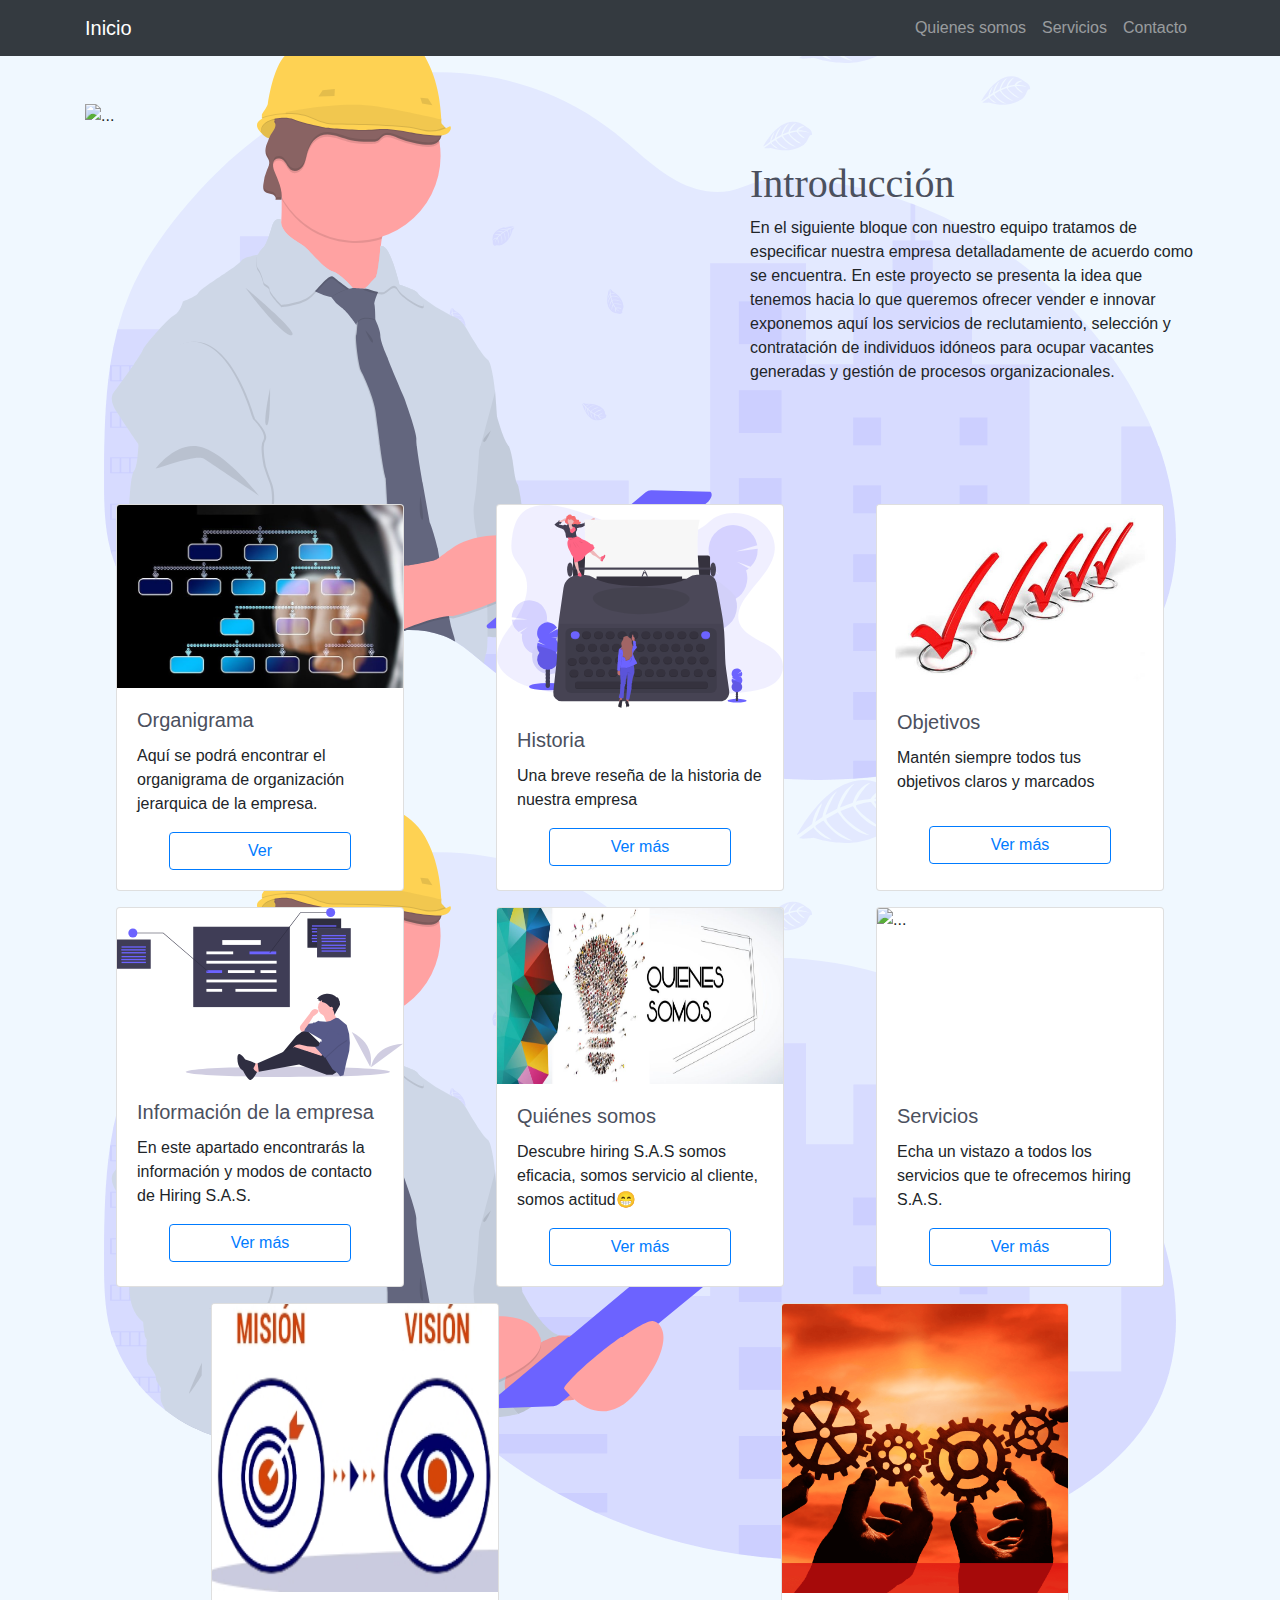
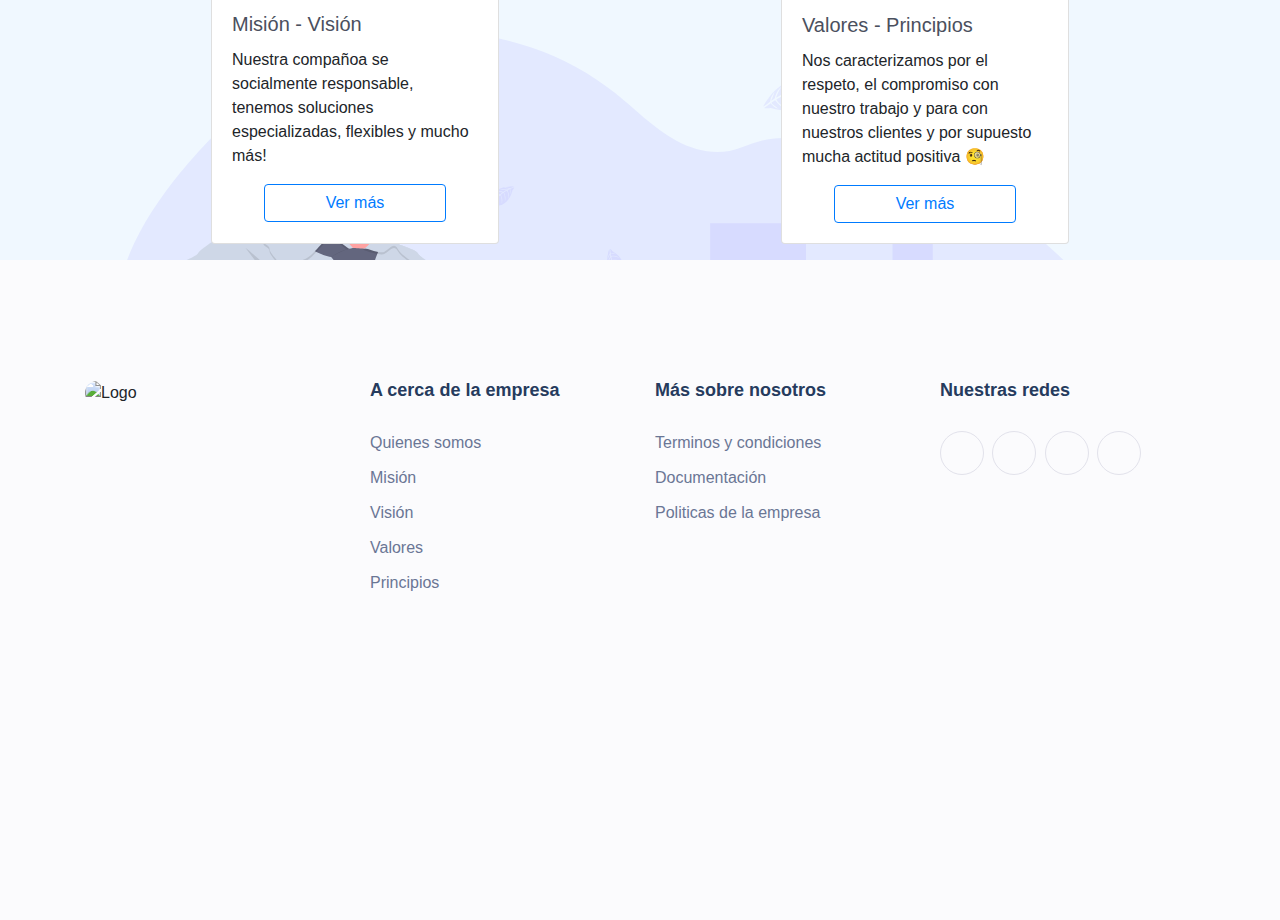
==== commit 190b142a: "Add files via upload" ====
--- a/index.html
+++ b/index.html
@@ -40,8 +40,9 @@
     <div class="container">
         <!-- Heading Row-->
         <div class="row align-items-center my-5">
-            <div class="col-lg-7"><img class="img-fluid rounded mb-4 mb-lg-0"
-                    src="assets/img/undraw_Business_decisions_re_84ag.svg" alt="..." /></div>
+        <img style="width: 34rem;
+        height: 22rem;" class="col-lg-7" class="img-fluid rounded mb-4 mb-lg-0"
+                    src="assets/img/logoHRBlanco.png" alt="..." />
             <div class="col-lg-5">
                 <h1 class="font-weight-light">Introducción</h1>
                 <p>En el siguiente bloque con nuestro equipo tratamos de especificar nuestra empresa detalladamente de acuerdo como se encuentra. En este proyecto se presenta la idea que tenemos hacia lo que queremos ofrecer vender e innovar exponemos aquí los servicios de reclutamiento, selección y contratación de individuos idóneos para ocupar vacantes generadas y gestión de procesos organizacionales.</p>
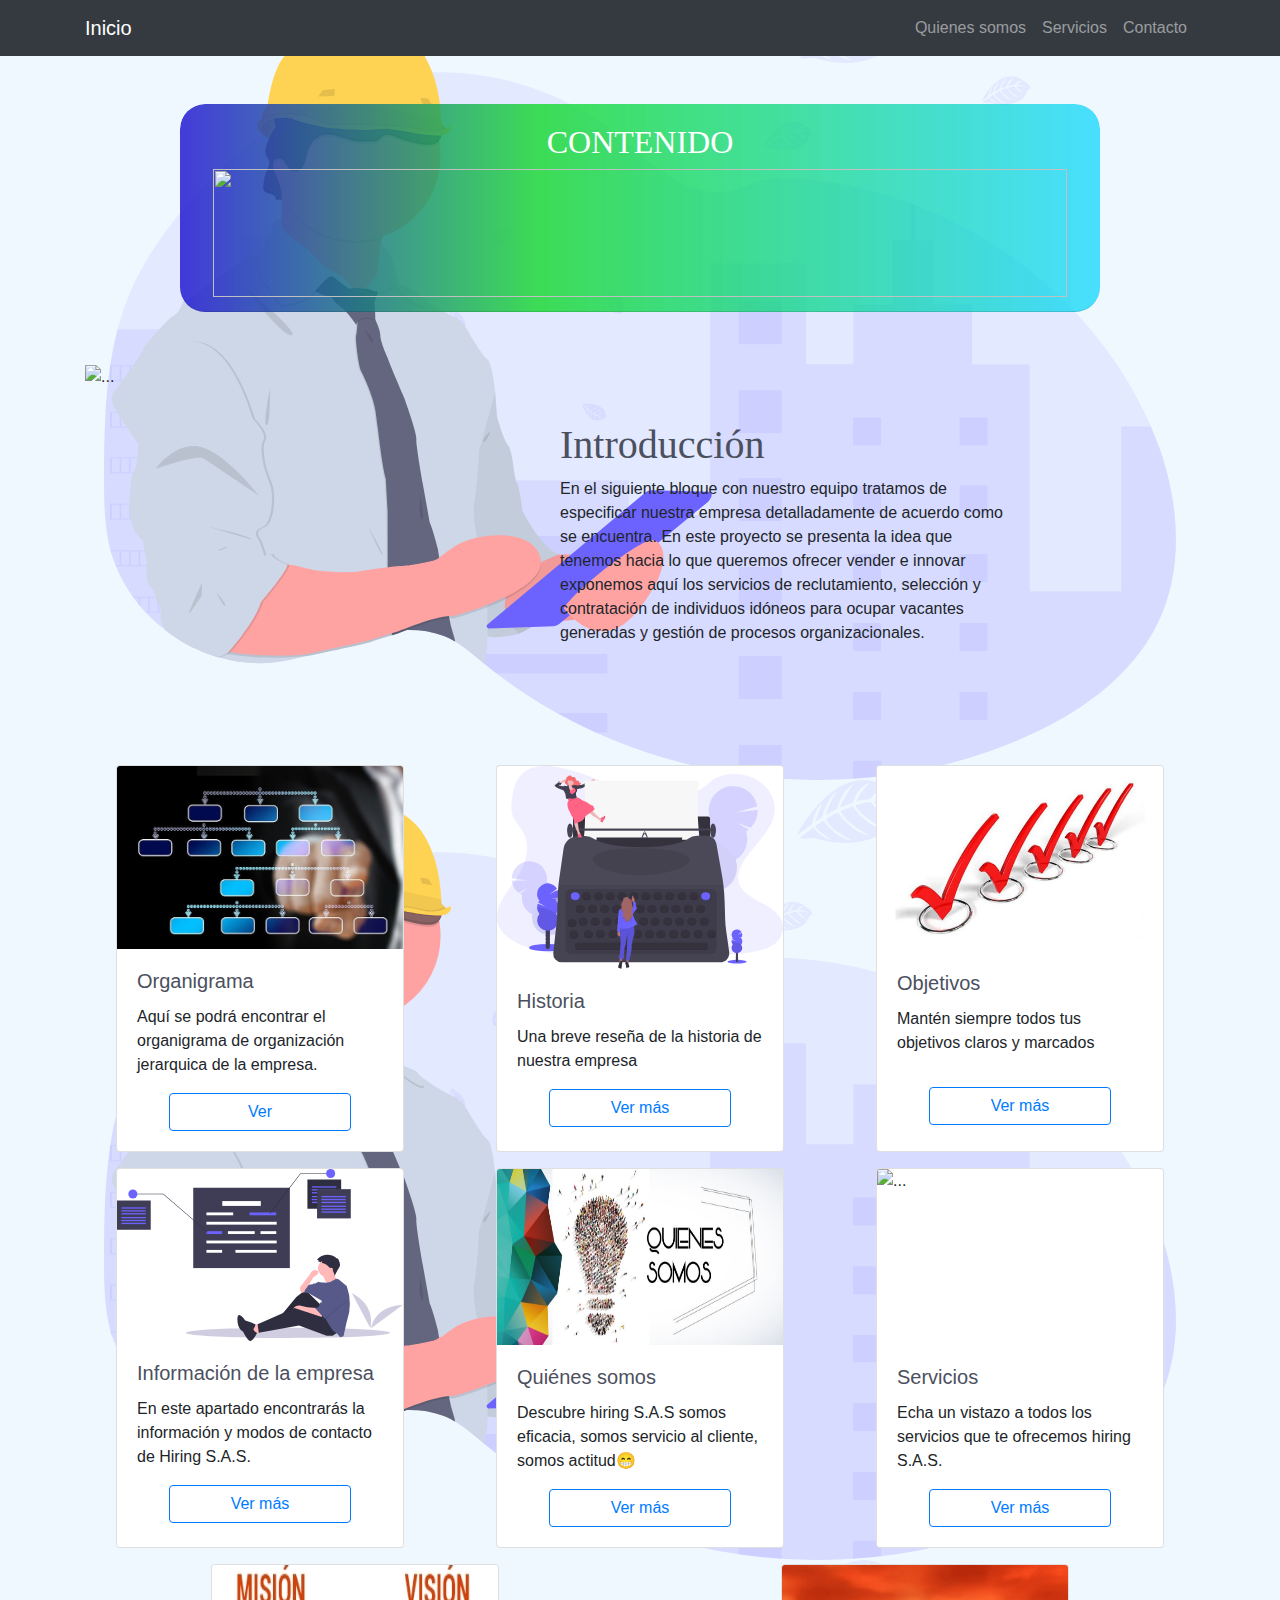
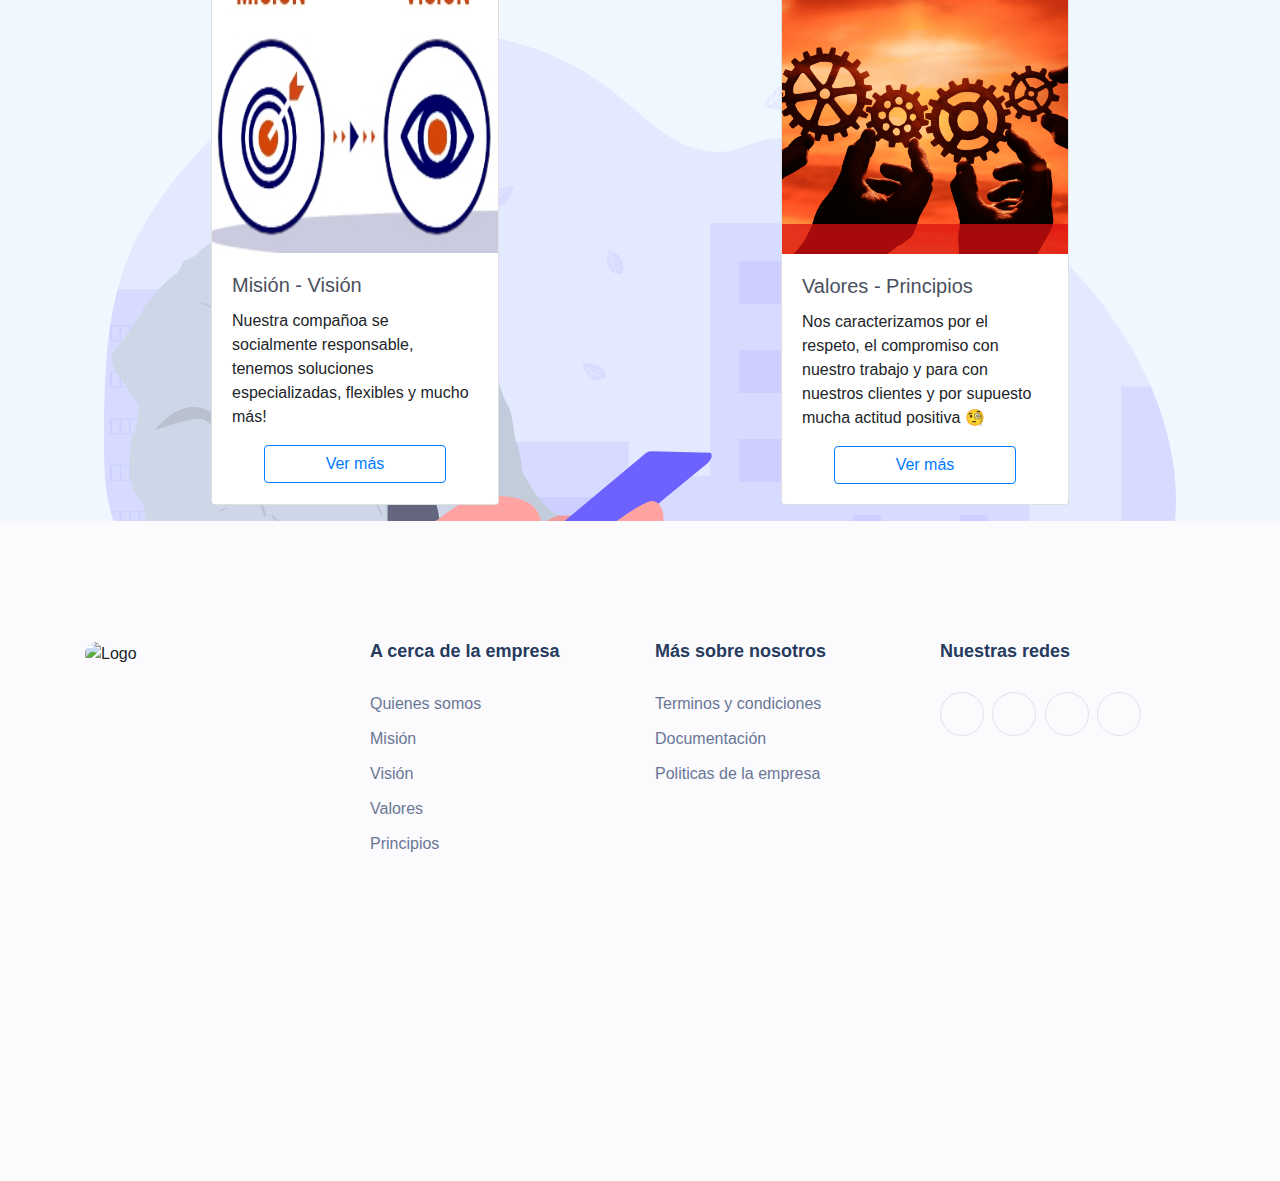
==== commit 2ea2ffcc: "feat: agrego imagen al organigrama" ====
--- a/index.html
+++ b/index.html
@@ -38,9 +38,53 @@
     </nav>
     <!-- Page Content-->
     <div class="container">
+           <!--Contenido -->
+
+           <div class="row align-items-center my-5">
+            
+                <div class="col-lg-10 accordion" id="accordionExample" style="margin: auto;">
+                    <div class="card" style="border-radius: 25px;
+                    border-style: none;
+                    background-color: transparent;">
+                      <div class="card-header" id="headingTwo" style="margin-bottom: 5px; border-radius: 25px; height: 13rem; background: linear-gradient(
+                        90deg
+                        , rgba(37,27,212,0.8547794117647058) 0%, rgba(22,217,48,0.8155637254901961) 39%, rgba(0,212,255,0.700717787114846) 100%);">
+                        <h2 class="mb-0">
+                            
+                          <button onclick="cambiarImagen()" class="btn btn-link btn-block text-left collapsed" type="button" data-toggle="collapse" data-target="#collapseTwo" aria-expanded="false" aria-controls="collapseTwo">
+                            <h2 style="font-size: xx-large;
+                            font-family: cursive; color:white ;     text-align: center;">CONTENIDO</h2>
+                            <img src="assets/img/undraw_Checklist__re_2w7v.svg" style="height: 8rem; width: 100%;" class="img-responsive" alt="">
+                          </button>
+                        </h2>
+                      </div>
+                      <div id="collapseTwo" class="collapse" aria-labelledby="headingTwo" data-parent="#accordionExample" style="border-radius: 25px; background: linear-gradient(
+                        90deg
+                        , rgba(37,27,212,0.8547794117647058) 0%, rgba(22,217,48,0.8155637254901961) 39%, rgba(0,212,255,0.700717787114846) 100%);">
+                        
+                        <div class="card-body" style="border-radius: 25px;">
+                            <ol style="font-size: xx-large;
+                            font-family: cursive; color:white ;">
+                                <li>Portada de presentación del portafolio</li>
+                                <li>Contenido</li>
+                                <li>Historia de la empresa  </li>
+                                <li>Organigrama</li>
+                                <li>Introducción</li>
+                                <li>Objetivos</li>
+                                <li>Información de la empresa</li>
+                                <li>Quienes somos</li>
+                                <li>Servicios a prestar</li>
+                                <li>Misión- visión </li>
+                                <li>Valores- principios </li>
+                            </ol>
+                        </div>
+                      </div>
+                    </div>
+                  </div>          
+        </div>
         <!-- Heading Row-->
         <div class="row align-items-center my-5">
-        <img style="width: 34rem;
+        <img class="col-lg-5" style="width: 20rem;
         height: 22rem;" class="col-lg-7" class="img-fluid rounded mb-4 mb-lg-0"
                     src="assets/img/logoHRBlanco.png" alt="..." />
             <div class="col-lg-5">
@@ -151,7 +195,6 @@
 
  
     <!-- Footer -->
-
     <footer class="new_footer_area bg_color">
         <div class="new_footer_top">
             <div class="container">
@@ -247,6 +290,8 @@
                                         <a title="Claudio" style="width: 10rem; height: 19rem;" href="#">Auxiliar de nómina<hr> <img src="assets/img/claudio.png" class="img-responsive" width="100%" alt=""></a>
                                     </li>
                                     <li><a title="Adriana Martínez " style="width: 9rem;" href="#">Atención y servicio al cliente <hr> <img src="assets/img/ariana.jpeg" class="img-responsive" width="100%" alt=""></a></li>
+
+                                    <li><a title="Yulitza Vásquez" style="width: 9rem;" href="#"> Aux. en selección y contratación de personal<hr> <img src="assets/img/issue.jpeg" class="img-responsive" width="100%" alt=""></a></li>
                                 </ul>
                             </li>
                         </ul>
@@ -257,6 +302,36 @@
     </div>
     </div>
 
+    <style>
+        ol {
+  counter-reset: list -0; /*start from 0,1,2,3... name List - customize*/
+}
+ol li {
+  list-style-type: none;
+  position: relative;
+  margin: 25px 0;
+  line-height: 25px;
+  padding-left: 50px;
+}
+ol li:before {
+content: counter(list) "";
+counter-increment: list;
+display: block;
+position: absolute;
+top: 0;
+left: 0;
+width: 48px;
+height: 37px;
+margin-right: 4px;
+background: url([data-uri]);
+font-size: 18px;
+line-height: 30px;
+font-weight: bold;
+color: #fff;
+text-align: center;
+}
+    </style>
+
 </body>
 
 </html>